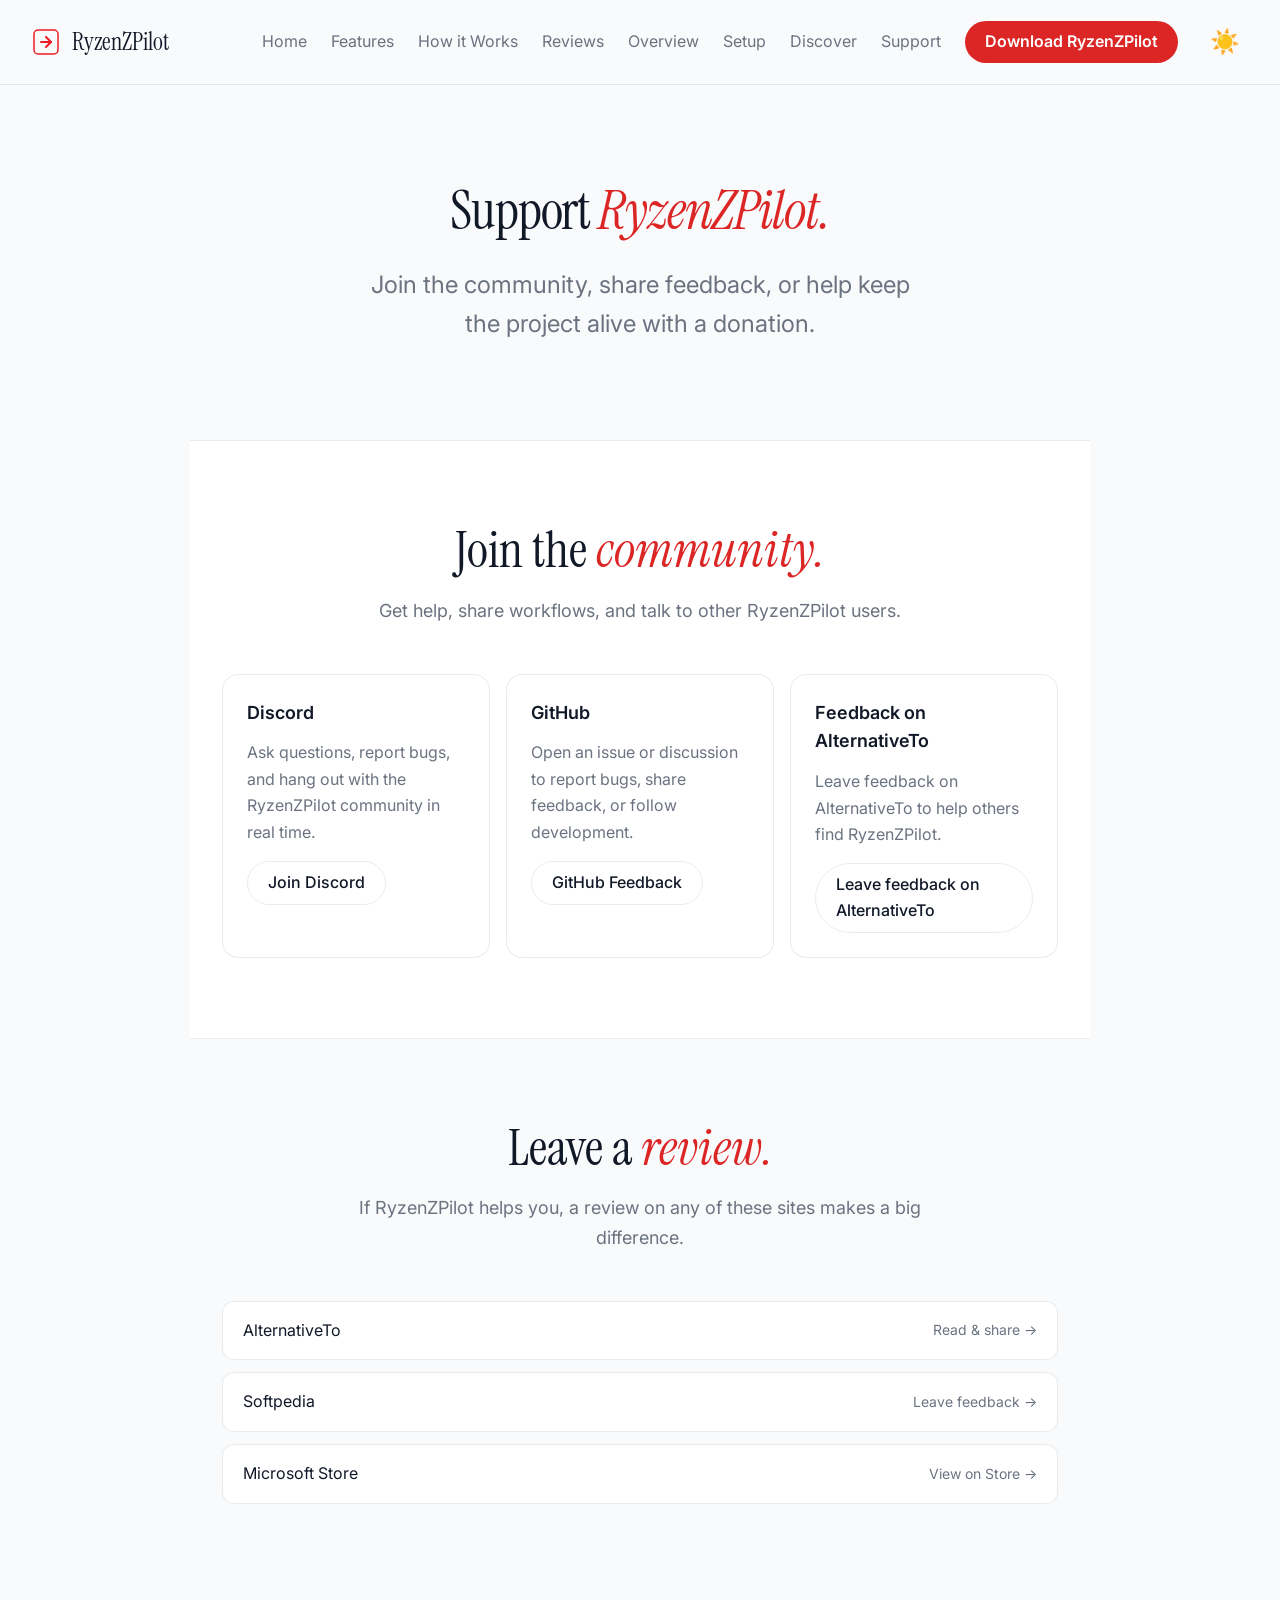
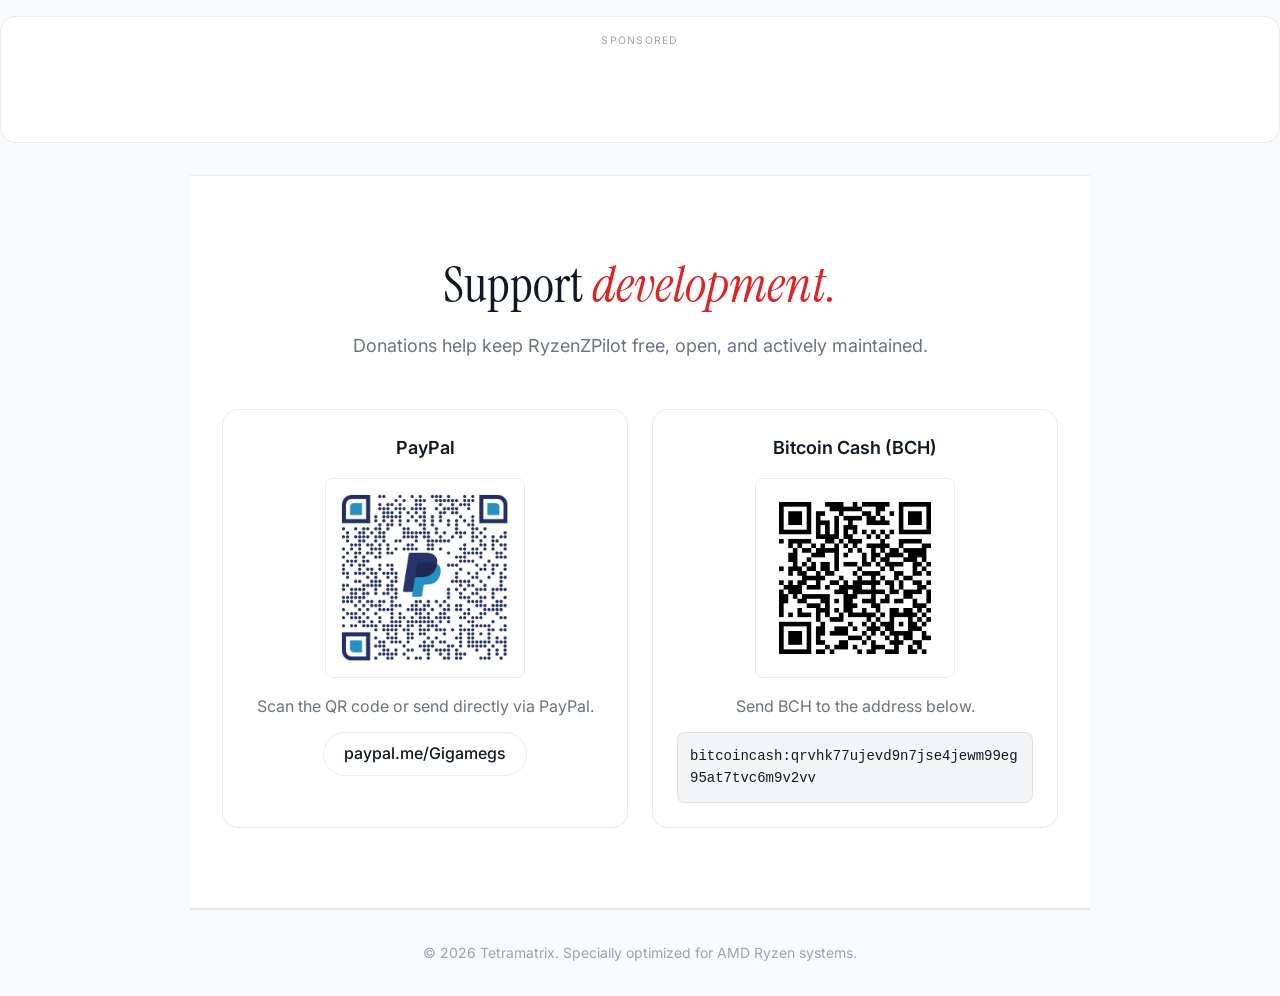
==== docs/support.html @ 30ab572c "feat(landing): add pricing, support page, discover nav, footer, compatibility chips, btn-primary fix" ====
<!DOCTYPE html>
<html lang="en" data-theme="dark">
<head>
<meta charset="UTF-8">
<meta name="viewport" content="width=device-width, initial-scale=1.0">

<!-- Google Ads -->
<script async src="https://pagead2.googlesyndication.com/pagead/js/adsbygoogle.js?client=ca-pub-6449563648591184"
     crossorigin="anonymous"></script>

  <title>RyzenZPilot: Support &amp; Donate</title>
<meta name="description" content="Support RyzenZPilot. Join the Discord community, leave a review, or donate via PayPal or Bitcoin Cash.">
  <link rel="icon" type="image/png" href="RyzenZPilot.png">
  <link rel="canonical" href="https://tetramatrix.github.io/RyzenZPilot/support.html">
  <meta name="robots" content="index, follow">
  <meta name="theme-color" content="#0e0f11">
<link rel="preconnect" href="https://fonts.googleapis.com">
<link rel="preconnect" href="https://fonts.gstatic.com" crossorigin>
<link href="https://fonts.googleapis.com/css2?family=Inter:wght@300..700&family=Instrument+Serif:ital@0;1&display=swap" rel="stylesheet">

<script>
  (function(){
    var stored=localStorage.getItem('theme');
    if(stored){document.documentElement.setAttribute('data-theme',stored);}
    else if(window.matchMedia&&window.matchMedia('(prefers-color-scheme: light)').matches){
      document.documentElement.setAttribute('data-theme','light');
    }
  })();
</script>

<style>
:root, [data-theme="dark"] {
  --color-bg:             #0e0f11;
  --color-surface:        #141618;
  --color-surface-2:      #1a1c1f;
  --color-surface-3:      #202226;
  --color-border:         rgba(255,255,255,0.08);
  --color-text:           #e8eaed;
  --color-text-muted:     #8a8f98;
  --color-text-faint:     #4a4f58;
  --color-primary:        #ed1c24;
  --color-primary-hover:  #c4181e;
  --color-primary-dim:    rgba(237,28,36,0.12);
  --color-free:           #f59e0b;
  --color-free-dim:       rgba(245,158,11,0.12);

  --font-display: 'Instrument Serif', Georgia, serif;
  --font-body: 'Inter', system-ui, sans-serif;

  --text-xs:   clamp(0.75rem, 0.7rem + 0.25vw, 0.875rem);
  --text-sm:   clamp(0.875rem, 0.8rem + 0.35vw, 1rem);
  --text-base: clamp(1rem, 0.95rem + 0.25vw, 1.125rem);
  --text-lg:   clamp(1.125rem, 1rem + 0.75vw, 1.5rem);
  --text-xl:   clamp(1.5rem, 1.2rem + 1.25vw, 2.25rem);
  --text-2xl:  clamp(2rem, 1.2rem + 2.5vw, 3.5rem);
  --text-hero: clamp(2rem, 1rem + 3vw, 3.5rem);

  --space-1: 0.25rem; --space-2: 0.5rem; --space-3: 0.75rem;
  --space-4: 1rem; --space-5: 1.25rem; --space-6: 1.5rem;
  --space-8: 2rem; --space-10: 2.5rem; --space-12: 3rem;
  --space-16: 4rem; --space-20: 5rem; --space-24: 6rem;

  --radius-sm: 0.375rem; --radius-md: 0.5rem; --radius-lg: 0.75rem;
  --radius-xl: 1rem; --radius-2xl: 1.5rem; --radius-full: 9999px;
}

[data-theme="light"] {
  --color-bg:             #f9fafb;
  --color-surface:        #ffffff;
  --color-surface-2:      #f3f4f6;
  --color-surface-3:      #e5e7eb;
  --color-border:         rgba(0,0,0,0.08);
  --color-text:           #111827;
  --color-text-muted:     #6b7280;
  --color-text-faint:     #9ca3af;
  --color-primary:        #dc2626;
  --color-primary-hover:  #b91c1c;
  --color-primary-dim:    rgba(220,38,38,0.1);
  --color-free:           #d97706;
  --color-free-dim:       rgba(217,119,6,0.1);
}

*, *::before, *::after { box-sizing: border-box; margin: 0; padding: 0; }
html { scroll-behavior: smooth; -webkit-font-smoothing: antialiased; }
body {
  min-height: 100dvh;
  font-family: var(--font-body);
  font-size: var(--text-base);
  color: var(--color-text);
  background: var(--color-bg);
  line-height: 1.6;
  overflow-x: hidden;
}
img { display: block; max-width: 100%; height: auto; }
ul { list-style: none; }
a { color: var(--color-primary); text-decoration: none; }
a:hover { color: var(--color-primary-hover); }

/* ── NAV ── */
nav {
  display: flex;
  align-items: center;
  justify-content: space-between;
  padding: var(--space-5) var(--space-8);
  border-bottom: 1px solid var(--color-border);
  position: sticky; top: 0; z-index: 50;
  background: color-mix(in srgb, var(--color-bg) 90%, transparent);
  backdrop-filter: blur(12px);
}
.nav-logo {
  display: flex; align-items: center; gap: var(--space-3);
  font-family: var(--font-display);
  font-size: var(--text-lg);
  color: var(--color-text);
  text-decoration: none;
}
.nav-links { display: flex; align-items: center; gap: var(--space-6); }
.nav-links a {
  color: var(--color-text-muted); text-decoration: none;
  font-size: var(--text-sm); transition: color 160ms ease;
}
.nav-links a:hover { color: var(--color-text); }
.nav-links .btn-primary {
  color: #fff;
}
.btn-primary {
  background: var(--color-primary);
  color: #fff;
  font-size: var(--text-sm);
  font-weight: 600;
  padding: var(--space-2) var(--space-5);
  border-radius: var(--radius-full);
  border: none; cursor: pointer;
  text-decoration: none;
  transition: background 160ms ease, transform 120ms ease;
  display: inline-block;
}
.btn-primary:hover { background: var(--color-primary-hover); transform: translateY(-1px); color: #fff; }
.btn-outline {
  border: 1px solid var(--color-border);
  color: var(--color-text);
  font-size: var(--text-sm);
  font-weight: 500;
  padding: var(--space-2) var(--space-5);
  border-radius: var(--radius-full);
  cursor: pointer;
  text-decoration: none;
  transition: border-color 160ms ease, background 160ms ease;
  display: inline-block;
}
.btn-outline:hover { border-color: var(--color-primary); background: var(--color-primary-dim); }

/* ── HERO ── */
.hero {
  padding: clamp(var(--space-16), 10vw, var(--space-24)) var(--space-8);
  text-align: center;
  max-width: 800px;
  margin: 0 auto;
}
.hero h1 {
  font-family: var(--font-display);
  font-size: var(--text-hero);
  font-weight: 400;
  line-height: 1.1;
  margin-bottom: var(--space-6);
  letter-spacing: -0.02em;
}
.hero h1 em { font-style: italic; color: var(--color-primary); }
.hero-sub {
  font-size: var(--text-lg);
  color: var(--color-text-muted);
  max-width: 560px;
  margin: 0 auto;
  line-height: 1.65;
}

/* ── SECTIONS ── */
.section {
  padding: var(--space-20) var(--space-8);
  max-width: 900px;
  margin: 0 auto;
}
.section-alt {
  background: var(--color-surface);
  border-top: 1px solid var(--color-border);
  border-bottom: 1px solid var(--color-border);
}
.section-header {
  max-width: 640px;
  margin: 0 auto var(--space-12);
  text-align: center;
}
.section-header h2 {
  font-family: var(--font-display);
  font-size: var(--text-2xl);
  font-weight: 400;
  line-height: 1.15;
  margin-bottom: var(--space-4);
}
.section-header h2 em { font-style: italic; color: var(--color-primary); }
.section-header p {
  color: var(--color-text-muted);
  font-size: var(--text-base);
  line-height: 1.65;
}

/* ── CARDS ── */
.card-grid {
  display: grid;
  grid-template-columns: repeat(auto-fill, minmax(min(260px,100%), 1fr));
  gap: var(--space-4);
}
.card {
  background: var(--color-surface);
  border: 1px solid var(--color-border);
  border-radius: var(--radius-xl);
  padding: var(--space-6);
  transition: border-color 200ms, box-shadow 200ms;
}
.card:hover {
  border-color: rgba(237,28,36,0.2);
  box-shadow: 0 8px 32px rgba(237,28,36,0.04);
}
.card h3 {
  font-size: var(--text-base);
  font-weight: 600;
  color: var(--color-text);
  margin-bottom: var(--space-3);
}
.card p {
  font-size: var(--text-sm);
  color: var(--color-text-muted);
  line-height: 1.65;
  margin-bottom: var(--space-4);
}
.card a { display: inline-block; }

/* ── QR CODES ── */
.donate-grid {
  display: grid;
  grid-template-columns: repeat(auto-fill, minmax(min(280px,100%), 1fr));
  gap: var(--space-6);
  margin-top: var(--space-8);
}
.donate-card {
  background: var(--color-surface);
  border: 1px solid var(--color-border);
  border-radius: var(--radius-xl);
  padding: var(--space-6);
  text-align: center;
}
.donate-card h3 {
  font-size: var(--text-base);
  font-weight: 600;
  color: var(--color-text);
  margin-bottom: var(--space-4);
}
.donate-card img {
  max-width: 200px;
  margin: 0 auto var(--space-4);
  border-radius: var(--radius-md);
  border: 1px solid var(--color-border);
}
.donate-card p {
  font-size: var(--text-sm);
  color: var(--color-text-muted);
  line-height: 1.6;
  margin-bottom: var(--space-3);
  word-break: break-all;
}
.donate-card .address {
  font-family: 'Courier New', monospace;
  font-size: var(--text-xs);
  color: var(--color-text);
  background: var(--color-surface-2);
  padding: var(--space-3);
  border-radius: var(--radius-md);
  border: 1px solid var(--color-border);
  word-break: break-all;
  text-align: left;
}

/* ── REVIEW LINKS ── */
.review-list {
  display: flex;
  flex-direction: column;
  gap: var(--space-3);
  margin-top: var(--space-6);
}
.review-link {
  display: flex;
  align-items: center;
  justify-content: space-between;
  gap: var(--space-4);
  padding: var(--space-4) var(--space-5);
  background: var(--color-surface);
  border: 1px solid var(--color-border);
  border-radius: var(--radius-lg);
  color: var(--color-text);
  font-size: var(--text-sm);
  transition: border-color 160ms, background 160ms;
}
.review-link:hover {
  border-color: var(--color-primary);
  background: var(--color-primary-dim);
}
.review-link span { color: var(--color-text-muted); font-size: var(--text-xs); }

/* ── FOOTER ── */
footer {
  padding: var(--space-8);
  border-top: 1px solid var(--color-border);
  text-align: center;
  font-size: var(--text-xs);
  color: var(--color-text-faint);
  max-width: 900px; margin: 0 auto;
}

/* ── ADSENSE INLINE ADS ── */
.ad-container {
  margin: var(--space-8) auto;
  max-width: 100%;
  overflow: hidden;
  border-radius: var(--radius-xl);
  background: var(--color-surface);
  border: 1px solid var(--color-border);
  padding: var(--space-4);
  text-align: center;
  max-height: 520px;
}
.ad-label {
  font-size: 0.65rem;
  text-transform: uppercase;
  letter-spacing: 0.12em;
  color: var(--color-text-faint);
  margin-bottom: var(--space-2);
}

/* ── MOBILE ── */
@media (max-width: 768px) {
  nav { padding: var(--space-4); }
  #menuToggle { display: block !important; }
  .nav-links {
    display: none;
    position: absolute;
    top: 100%;
    left: 0;
    right: 0;
    background: var(--color-surface);
    border-bottom: 1px solid var(--color-border);
    flex-direction: column;
    padding: var(--space-4);
    gap: var(--space-3);
    z-index: 40;
  }
  .nav-links.open { display: flex; }
  .nav-links a { padding: var(--space-2) 0; }
  nav { position: relative; }
  .hero { padding: var(--space-12) var(--space-5); }
  .section { padding: var(--space-12) var(--space-4); }
}

::-webkit-scrollbar { width: 6px; }
::-webkit-scrollbar-track { background: var(--color-bg); }
::-webkit-scrollbar-thumb { background: var(--color-surface-3); border-radius: 3px; }
</style>
</head>
<body>

<!-- NAV -->
<nav>
  <a href="index.html" class="nav-logo">
    <svg width="28" height="28" viewBox="0 0 28 28" fill="none" aria-label="RyzenZPilot">
      <rect x="2" y="2" width="24" height="24" rx="4" stroke="#ed1c24" stroke-width="1.5" fill="none"/>
      <path d="M14 9L19 14L14 19" stroke="#ed1c24" stroke-width="2" stroke-linecap="round" stroke-linejoin="round"/>
      <line x1="9" y1="14" x2="19" y2="14" stroke="#ed1c24" stroke-width="2" stroke-linecap="round"/>
    </svg>
    RyzenZPilot
  </a>
  <div class="nav-links" id="navLinks">
    <a href="index.html">Home</a>
    <a href="index.html#features">Features</a>
    <a href="index.html#how-it-works">How it Works</a>
    <a href="index.html#testimonials">Reviews</a>
    <a href="index.html#overview">Overview</a>
    <a href="index.html#setup">Setup</a>
    <a href="index.html#discover">Discover</a>
    <a href="support.html">Support</a>
    <a href="RyzenZPilot-v3.1.5.zip" class="btn-primary">Download RyzenZPilot</a>
    <button id="themeToggle" aria-label="Toggle light mode" style="background:none;border:none;color:var(--color-text-muted);cursor:pointer;font-size:var(--text-lg);padding:var(--space-2);">🌙</button>
  </div>
  <button id="menuToggle" aria-label="Toggle menu" aria-expanded="false" aria-controls="navLinks" style="display:none;background:none;border:none;color:var(--color-text);cursor:pointer;font-size:var(--text-xl);padding:var(--space-2);">☰</button>
</nav>

<!-- HERO -->
<section class="hero">
  <h1>Support <em>RyzenZPilot.</em></h1>
  <p class="hero-sub">
    Join the community, share feedback, or help keep the project alive with a donation.
  </p>
</section>

<!-- COMMUNITY -->
<section class="section section-alt" id="community">
  <div class="section-header">
    <h2>Join the <em>community.</em></h2>
    <p>Get help, share workflows, and talk to other RyzenZPilot users.</p>
  </div>
  <div class="card-grid">
    <div class="card">
      <h3>Discord</h3>
      <p>Ask questions, report bugs, and hang out with the RyzenZPilot community in real time.</p>
      <a href="https://discord.gg/4QkQSfSATF" target="_blank" class="btn-outline">Join Discord</a>
    </div>
    <div class="card">
      <h3>GitHub</h3>
      <p>Open an issue or discussion to report bugs, share feedback, or follow development.</p>
      <a href="https://github.com/Tetramatrix/RyzenZPilot" target="_blank" class="btn-outline">GitHub Feedback</a>
    </div>
    <div class="card">
      <h3>Feedback on AlternativeTo</h3>
      <p>Leave feedback on AlternativeTo to help others find RyzenZPilot.</p>
      <a href="https://alternativeto.net/software/ryzenzpilot/" target="_blank" rel="noopener noreferrer" class="btn-outline">Leave feedback on AlternativeTo</a>
    </div>
  </div>
</section>

<!-- REVIEWS -->
<section class="section" id="reviews">
  <div class="section-header">
    <h2>Leave a <em>review.</em></h2>
    <p>If RyzenZPilot helps you, a review on any of these sites makes a big difference.</p>
  </div>
  <div class="review-list">
    <a href="https://alternativeto.net/software/ryzenzpilot/" class="review-link" target="_blank" rel="noopener">
      AlternativeTo <span>Read &amp; share →</span>
    </a>
    <a href="https://www.softpedia.com/get/System/File-Management/RyzenZPilot.shtml" class="review-link" target="_blank" rel="noopener">
      Softpedia <span>Leave feedback →</span>
    </a>
    <a href="https://apps.microsoft.com/store/detail/XP8LNKJ7H4B1WS" class="review-link" target="_blank" rel="noopener">
      Microsoft Store <span>View on Store →</span>
    </a>
  </div>
</section>

<!-- AD SPOT - Support Page -->
<div class="ad-container">
  <p class="ad-label">Sponsored</p>
  <ins class="adsbygoogle"
       style="display:inline-block;width:468px;height:60px"
       data-ad-client="ca-pub-6449563648591184"
       data-ad-slot="9406329687"></ins>
  <script>(adsbygoogle = window.adsbygoogle || []).push({});</script>
</div>

<!-- DONATE -->
<section class="section section-alt" id="donate">
  <div class="section-header">
    <h2>Support <em>development.</em></h2>
    <p>Donations help keep RyzenZPilot free, open, and actively maintained.</p>
  </div>
  <div class="donate-grid">
    <div class="donate-card">
      <h3>PayPal</h3>
      <img src="qrcode.png" alt="PayPal QR code">
      <p>Scan the QR code or send directly via PayPal.</p>
      <a href="https://paypal.me/Gigamegs" target="_blank" rel="noopener" class="btn-outline">paypal.me/Gigamegs</a>
    </div>
    <div class="donate-card">
      <h3>Bitcoin Cash (BCH)</h3>
      <img src="bch_qrcode.png" alt="Bitcoin Cash QR code">
      <p>Send BCH to the address below.</p>
      <div class="address">bitcoincash:qrvhk77ujevd9n7jse4jewm99eg95at7tvc6m9v2vv</div>
    </div>
  </div>
</section>

<!-- FOOTER -->
<footer>
  <span>&copy; 2026 Tetramatrix. Specially optimized for AMD Ryzen systems.</span>
</footer>

<script>
(function() {
  'use strict';
  var toggle = document.getElementById('menuToggle');
  var links = document.getElementById('navLinks');
  if (toggle && links) {
    toggle.addEventListener('click', function() {
      var expanded = toggle.getAttribute('aria-expanded') === 'true';
      toggle.setAttribute('aria-expanded', String(!expanded));
      links.classList.toggle('open');
      toggle.textContent = expanded ? '☰' : '✕';
    });
  }
  var themeBtn = document.getElementById('themeToggle');
  var stored = localStorage.getItem('theme');
  var prefersLight = window.matchMedia('(prefers-color-scheme: light)').matches;
  var theme = stored || (prefersLight ? 'light' : 'dark');
  document.documentElement.setAttribute('data-theme', theme);
  if (themeBtn) {
    themeBtn.textContent = theme === 'dark' ? '🌙' : '☀️';
    themeBtn.addEventListener('click', function() {
      var current = document.documentElement.getAttribute('data-theme');
      var next = current === 'dark' ? 'light' : 'dark';
      document.documentElement.setAttribute('data-theme', next);
      localStorage.setItem('theme', next);
      themeBtn.textContent = next === 'dark' ? '🌙' : '☀️';
    });
  }
})();
</script>

</body>
</html>
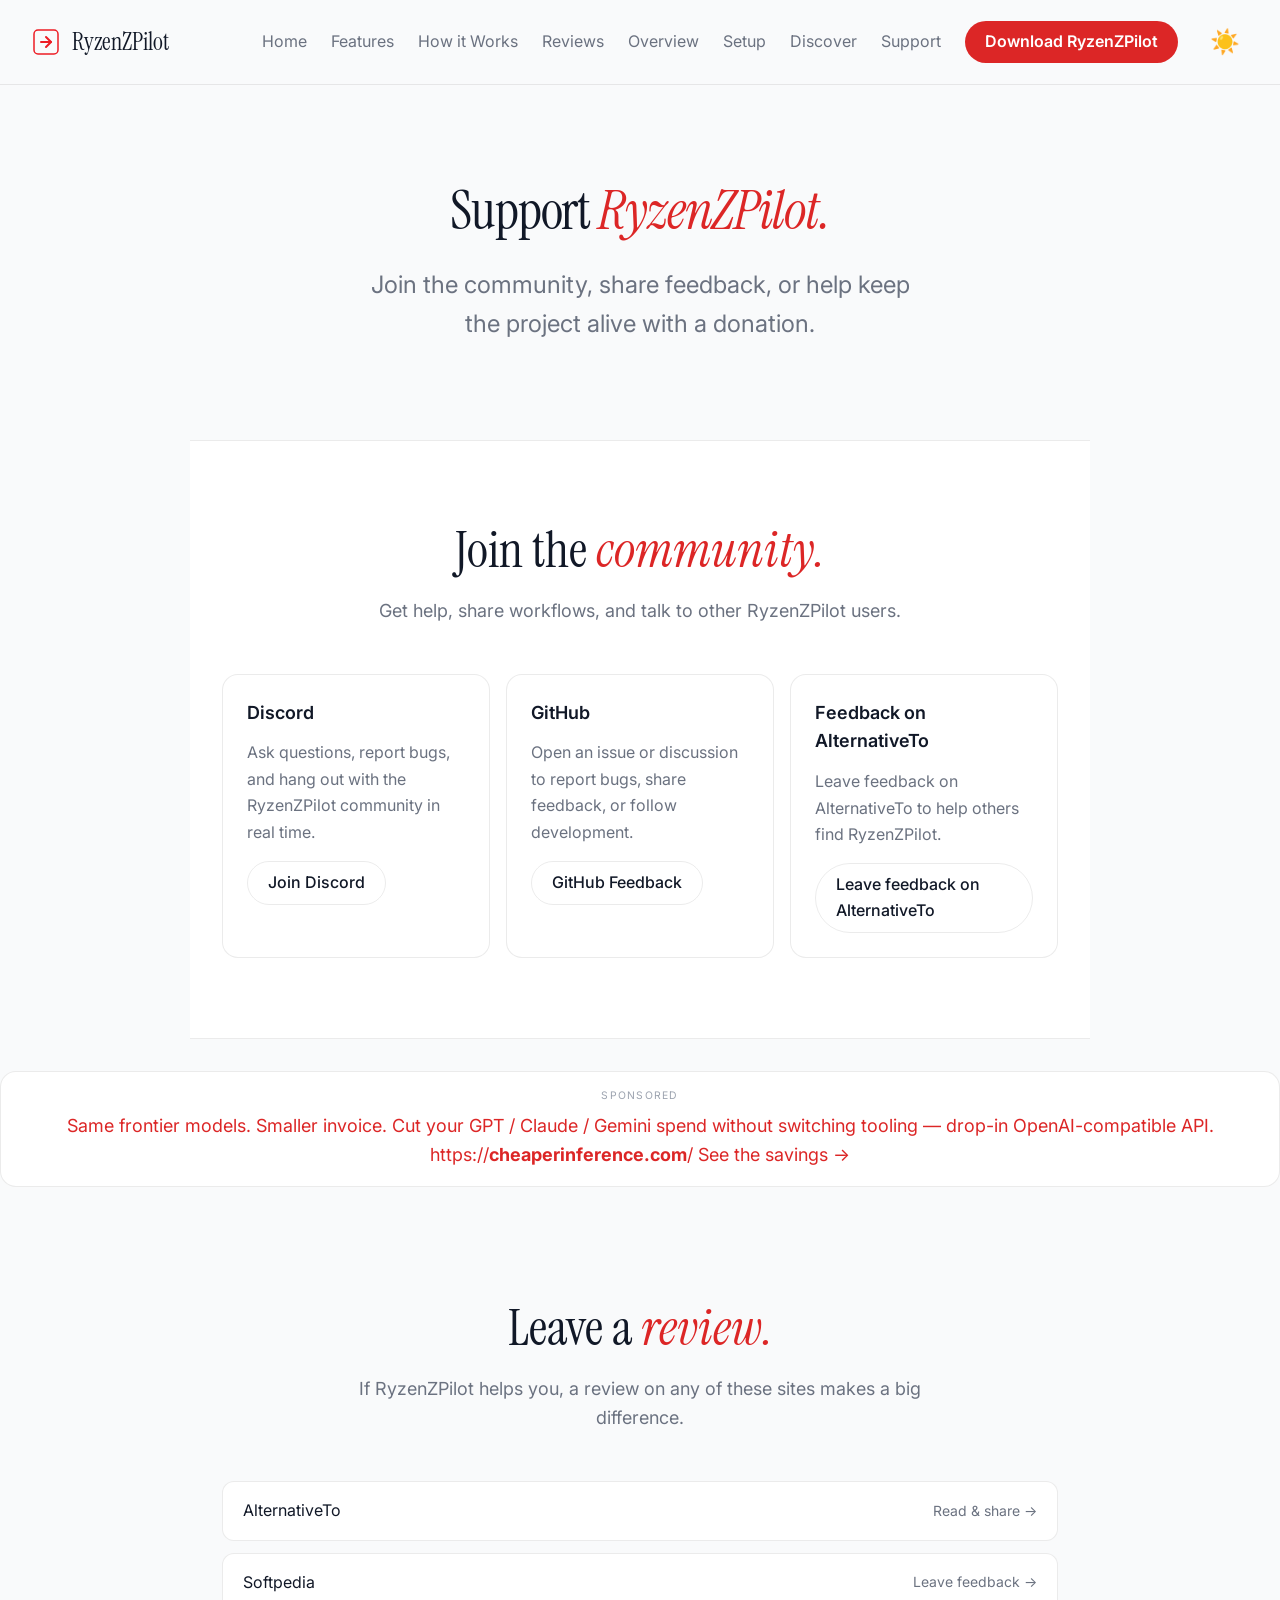
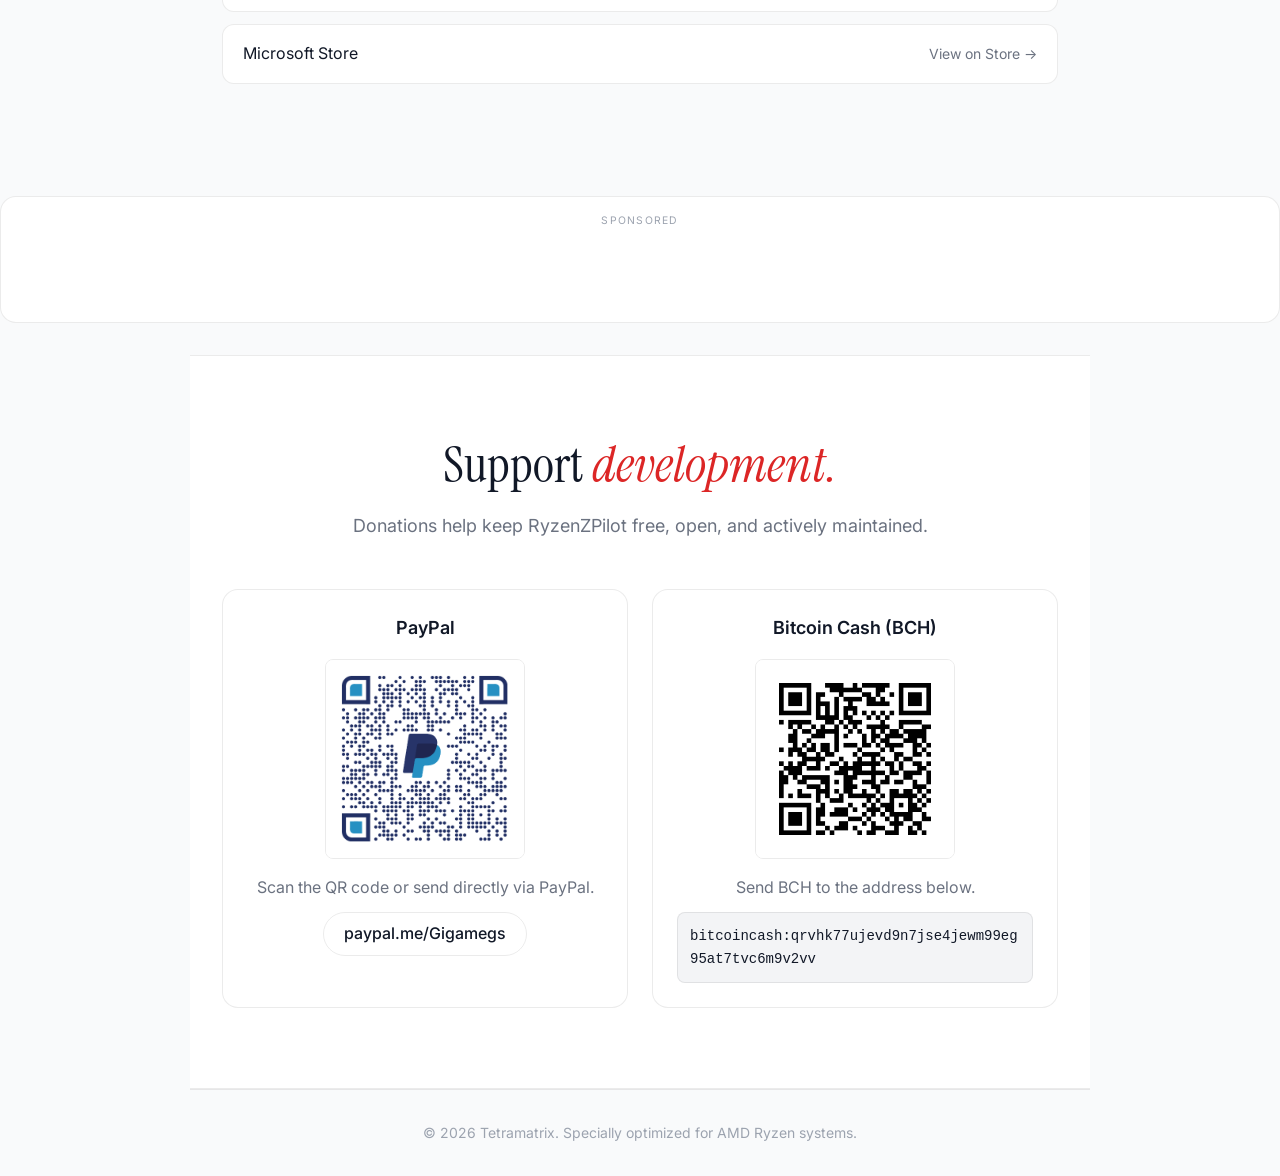
==== commit 37de168c: "feat(landing): add CheaperInference ci-cta pills and ci-adbar banner to RyzenZPilot" ====
--- a/docs/support.html
+++ b/docs/support.html
@@ -424,6 +424,19 @@
     </div>
   </div>
 </section>
+
+<!-- SPONSORED: CheaperInference (affiliate) -->
+<div class="ad-container">
+  <p class="ad-label">Sponsored</p>
+  <a class="ci-adbar" href="https://cheaperinference.com/?ref=P3HIwhP1AH" target="_blank" rel="sponsored noopener noreferrer">
+    <span class="ci-adbody">
+      <span class="ci-adhead"><span class="ci-adlink">Same frontier models. Smaller invoice.</span></span>
+      <span class="ci-addesc">Cut your GPT / Claude / Gemini spend without switching tooling — drop-in OpenAI-compatible API.</span>
+      <span class="ci-adurl">https://<b>cheaperinference.com</b>/</span>
+    </span>
+    <span class="ci-adbtn">See the savings →</span>
+  </a>
+</div>
 
 <!-- REVIEWS -->
 <section class="section" id="reviews">
